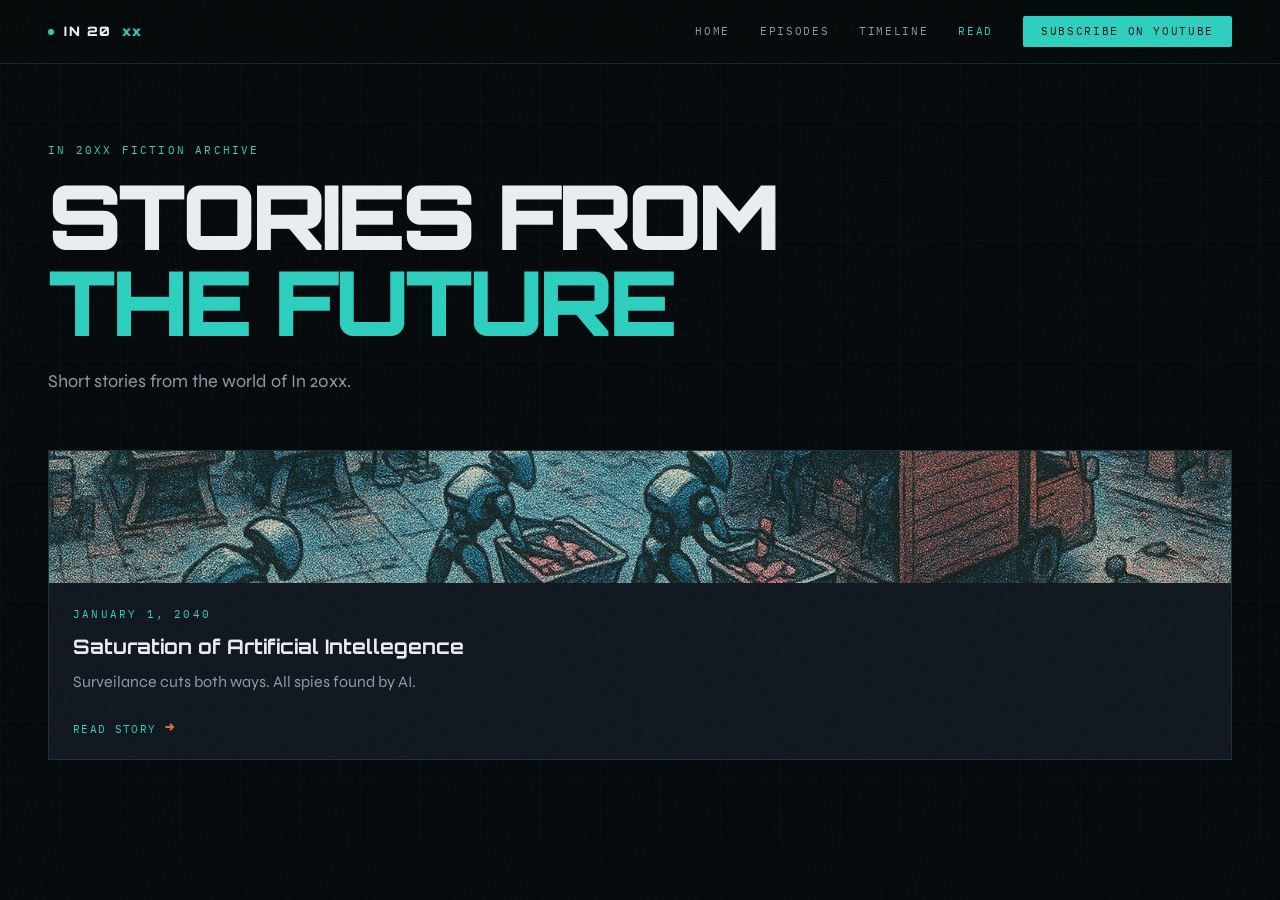
==== read/index.html @ ae710109 "read pages" ====
<!DOCTYPE html>
<html lang="en">
<head>
  <meta charset="UTF-8">
  <meta name="viewport" content="width=device-width, initial-scale=1.0">
  <meta name="description" content="Short stories from the world of In 20xx.">
  <title>Read — In 20xx</title>
  <link rel="icon" type="image/x-icon" href="/favicon.ico">
  <link rel="preconnect" href="https://fonts.googleapis.com">
  <link rel="preconnect" href="https://fonts.gstatic.com" crossorigin>
  <link href="https://fonts.googleapis.com/css2?family=Orbitron:wght@400;600;700;900&family=Syne:wght@400;500;600;700&family=IBM+Plex+Mono:wght@300;400&display=swap" rel="stylesheet">
  <link rel="stylesheet" href="/read/read.css">
</head>
<body class="read-index grid-bg">
  <nav class="site-nav" aria-label="Primary navigation">
    <a class="site-logo" href="/index.html"><i aria-hidden="true"></i>IN 20<span>xx</span></a>
    <div class="site-links">
      <a href="/index.html">Home</a>
      <a href="https://redcircle.com/shows/dd44d057-b58f-4ee0-ad5b-8c7a41368c72" target="_blank" rel="noopener">Episodes</a>
      <a href="/timeline.html">Timeline</a>
      <a class="active" href="/read/">Read</a>
      <a class="subscribe" href="https://www.youtube.com/@In20xx" target="_blank" rel="noopener">Subscribe on YouTube</a>
    </div>
  </nav>

  <main class="read-main">
    <header class="read-heading">
      <p class="eyebrow">In 20xx fiction archive</p>
      <h1>Stories from <span>the future</span></h1>
      <p>Short stories from the world of In 20xx.</p>
    </header><section class="story-grid" aria-label="Short stories">
      
        <a class="story-card" href="/read/01_01_2040/">
  
    <img class="story-card__image" src="/read/01_01_2040.png" alt="" loading="lazy">
  
  <div class="story-card__body">
    <time datetime="2040-01-01">
      January 1, 2040
    </time>
    <h2>Saturation of Artificial Intellegence</h2>
    <p>Surveilance cuts both ways. All spies found by AI.</p>
    <span>Read story <b aria-hidden="true">→</b></span>
  </div>
</a>

      
    </section>
  </main>
</body>
</html>
---- read/read.css ----
:root {
  --teal: #2ecfbf;
  --teal-dim: #1a8a82;
  --rust: #c4622d;
  --rust-bright: #e07040;
  --steel: #8a9ba8;
  --black: #060a0c;
  --black-mid: #0d1416;
  --black-light: #151d21;
  --black-card: #111820;
  --white: #e8edf0;
  --border: rgba(46, 207, 191, 0.16);
}

*, *::before, *::after { box-sizing: border-box; }

html, body { margin: 0; min-height: 100%; }

html { background: var(--black); scroll-behavior: smooth; }

body {
  background: var(--black);
  color: var(--white);
  font-family: "Syne", sans-serif;
  line-height: 1.6;
}

body::before {
  background-image: url("data:image/svg+xml,%3Csvg viewBox='0 0 256 256' xmlns='http://www.w3.org/2000/svg'%3E%3Cfilter id='noise'%3E%3CfeTurbulence type='fractalNoise' baseFrequency='.9' numOctaves='4' stitchTiles='stitchTiles'/%3E%3C/filter%3E%3Crect width='100%25' height='100%25' filter='url(%23noise)' opacity='.035'/%3E%3C/svg%3E");
  content: "";
  inset: 0;
  opacity: .4;
  pointer-events: none;
  position: fixed;
  z-index: 9999;
}

.grid-bg {
  background-image: linear-gradient(rgba(46,207,191,.03) 1px, transparent 1px), linear-gradient(90deg, rgba(46,207,191,.03) 1px, transparent 1px);
  background-size: 60px 60px;
}

a { color: inherit; }

.site-nav {
  align-items: center;
  backdrop-filter: blur(16px);
  background: rgba(6,10,12,.9);
  border-bottom: 1px solid var(--border);
  display: flex;
  height: 64px;
  justify-content: space-between;
  padding: 0 48px;
  position: fixed;
  inset: 0 0 auto;
  z-index: 1000;
}

.site-logo {
  align-items: center;
  display: flex;
  font: 900 13px/1 "Orbitron", monospace;
  gap: 10px;
  letter-spacing: .12em;
  text-decoration: none;
}

.site-logo span, .read-heading h1 span { color: var(--teal); }

.site-logo i {
  animation: pulse 2s ease-in-out infinite;
  background: var(--teal);
  border-radius: 50%;
  height: 6px;
  width: 6px;
}

@keyframes pulse { 50% { opacity: .4; transform: scale(.7); } }

.site-links { align-items: center; display: flex; gap: 30px; }

.site-links a {
  color: var(--steel);
  font: 400 11px/1 "IBM Plex Mono", monospace;
  letter-spacing: .15em;
  text-decoration: none;
  text-transform: uppercase;
  transition: color .2s;
}

.site-links a:hover, .site-links a.active { color: var(--teal); }

.site-links .subscribe {
  background: var(--teal);
  border-radius: 2px;
  color: var(--black);
  padding: 10px 18px;
}

.site-links .subscribe:hover { background: var(--rust-bright); color: var(--white); }

.read-main { margin: 0 auto; max-width: 1440px; padding: 132px 48px 80px; }

.read-heading { margin-bottom: 54px; max-width: 780px; }

.eyebrow, .story-intro time, .story-card time {
  color: var(--teal);
  font: 400 11px/1.4 "IBM Plex Mono", monospace;
  letter-spacing: .2em;
  text-transform: uppercase;
}

.read-heading h1 {
  font: 900 clamp(38px, 7vw, 92px)/.96 "Orbitron", monospace;
  letter-spacing: -.045em;
  margin: 15px 0 22px;
  text-transform: uppercase;
}

.read-heading > p:last-child { color: var(--steel); font-size: 18px; margin: 0; }

.story-grid {
  display: grid;
  gap: 22px;
  grid-template-columns: repeat(auto-fit, minmax(min(100%, 320px), 1fr));
}

.story-card {
  background: var(--black-card);
  border: 1px solid var(--border);
  display: flex;
  flex-direction: column;
  min-width: 280px;
  overflow: hidden;
  text-decoration: none;
  transition: border-color .25s, transform .25s, box-shadow .25s;
}

.story-card:hover {
  border-color: rgba(46,207,191,.55);
  box-shadow: 0 14px 44px rgba(0,0,0,.35);
  transform: translateY(-4px);
}

.story-card__image {
  aspect-ratio: 9 / 1;
  display: block;
  object-fit: cover;
  width: 100%;
}

.story-card__image--missing, .story-banner--missing {
  background: linear-gradient(110deg, var(--teal-dim), var(--black-light) 55%, var(--rust));
}

.story-card__body { display: flex; flex: 1; flex-direction: column; padding: 24px; }

.story-card h2 {
  font: 700 20px/1.25 "Orbitron", monospace;
  margin: 12px 0 10px;
}

.story-card p { color: var(--steel); margin: 0 0 24px; }

.story-card__body > span {
  color: var(--teal);
  font: 400 11px/1 "IBM Plex Mono", monospace;
  letter-spacing: .12em;
  margin-top: auto;
  text-transform: uppercase;
}

.story-card__body b { color: var(--rust-bright); font-size: 16px; }

.empty-state { color: var(--steel); }

/* The header, prose, and story rail are separate rows. Only the prose scrolls. */
.story-page { height: 100vh; overflow: hidden; }

.story-shell {
  display: grid;
  grid-template-rows: auto minmax(0, 1fr) auto;
  height: 100vh;
  padding-top: 64px;
}

.story-header { background: var(--black-mid); border-bottom: 1px solid var(--border); }

.story-banner {
  aspect-ratio: 9 / 1;
  display: block;
  max-height: 150px;
  min-height: 70px;
  object-fit: cover;
  width: 100%;
}

.story-intro {
  align-items: end;
  display: flex;
  gap: 28px;
  justify-content: space-between;
  margin: 0 auto;
  max-width: 1120px;
  padding: 18px 36px 20px;
}

.back-link {
  color: var(--steel);
  display: inline-block;
  font: 400 10px/1 "IBM Plex Mono", monospace;
  letter-spacing: .12em;
  margin-right: 18px;
  text-decoration: none;
  text-transform: uppercase;
}

.story-intro h1 {
  font: 700 clamp(24px, 3vw, 44px)/1.1 "Orbitron", monospace;
  margin: 10px 0 6px;
}

.story-intro p { color: var(--steel); margin: 0; max-width: 760px; }

.read-aloud {
  align-items: center;
  background: var(--teal);
  border-radius: 2px;
  color: var(--black);
  display: inline-flex;
  flex-shrink: 0;
  font: 600 11px/1 "IBM Plex Mono", monospace;
  gap: 9px;
  letter-spacing: .12em;
  padding: 13px 18px;
  text-decoration: none;
  text-transform: uppercase;
}

.read-aloud:hover { background: var(--rust-bright); color: var(--white); }

.story-prose {
  min-height: 0;
  overflow-y: auto;
  overscroll-behavior: contain;
  scrollbar-color: var(--teal-dim) var(--black-mid);
  scrollbar-width: thin;
}

.story-prose__inner {
  color: #d5dde0;
  font-family: Georgia, "Times New Roman", serif;
  font-size: clamp(17px, 1.4vw, 20px);
  line-height: 1.85;
  margin: 0 auto;
  max-width: 820px;
  padding: 40px 36px 64px;
}

.story-prose h1, .story-prose h2, .story-prose h3 {
  color: var(--white);
  font: 700 1.15em/1.4 "Orbitron", monospace;
  margin: 2.8em 0 1em;
}

.story-prose h1:first-child, .story-prose h2:first-child { margin-top: 0; }
.story-prose p { margin: 0 0 1.25em; }

.more-stories {
  align-items: stretch;
  background: var(--black-mid);
  border-top: 1px solid var(--border);
  display: grid;
  grid-template-columns: 126px minmax(0, 1fr);
  height: 82px;
  padding: 8px 28px;
}

.more-stories__label {
  align-items: center;
  color: var(--teal);
  display: flex;
  font: 600 11px/1.4 "IBM Plex Mono", monospace;
  letter-spacing: .16em;
  text-transform: uppercase;
}

.more-stories__rail { display: flex; gap: 12px; min-width: 0; overflow-x: auto; }

.more-stories .story-card { display: grid; flex: 0 0 280px; grid-template-columns: 68px 1fr; min-width: 0; }
.more-stories .story-card__image { aspect-ratio: auto; height: 100%; }
.more-stories .story-card__body { padding: 8px 12px; }
.more-stories .story-card h2 { font-size: 11px; margin: 3px 0; }
.more-stories .story-card p { display: none; }
.more-stories .story-card__body > span { font-size: 9px; }
.more-stories .story-card time { font-size: 7px; }

.only-story { align-self: center; color: var(--steel); font: 11px "IBM Plex Mono", monospace; }

.audio-overlay { display: none; inset: 0; place-items: center; position: fixed; z-index: 2000; }
.audio-overlay:target { display: grid; }
.audio-overlay__backdrop { background: rgba(0,0,0,.8); inset: 0; position: absolute; }

.audio-player {
  background: var(--black-card);
  border: 1px solid var(--teal-dim);
  box-shadow: 0 20px 80px #000;
  max-width: min(620px, calc(100vw - 32px));
  padding: 28px;
  position: relative;
  width: 100%;
  z-index: 1;
}

.audio-player > p { font: 600 13px "Orbitron", monospace; margin: 0 32px 20px 0; }
.audio-player__close { color: var(--steel); font-size: 28px; line-height: 1; position: absolute; right: 18px; text-decoration: none; top: 14px; }

@media (max-width: 780px) {
  .site-nav { height: 56px; padding: 0 18px; }
  .site-links { gap: 16px; }
  .site-links a { display: none; }
  .site-links a.active, .site-links .subscribe { display: block; }
  .site-links .subscribe { font-size: 9px; padding: 9px 10px; }
  .read-main { padding: 100px 20px 60px; }
  .read-heading { margin-bottom: 36px; }
  .story-shell { padding-top: 56px; }
  .story-banner { min-height: 54px; }
  .story-intro { align-items: start; padding: 14px 20px 16px; }
  .story-intro p { font-size: 14px; line-height: 1.4; }
  .read-aloud { font-size: 0; padding: 12px; }
  .read-aloud span { font-size: 13px; }
  .story-prose__inner { padding: 30px 22px 50px; }
  .more-stories { grid-template-columns: 104px minmax(0, 1fr); height: 70px; padding: 7px 14px; }
  .more-stories__label { font-size: 8px; padding: 0; }
  .more-stories .story-card { flex-basis: 230px; grid-template-columns: 54px 1fr; }
}

@media (max-height: 720px) {
  .story-banner { max-height: 90px; min-height: 44px; }
  .story-intro { padding-bottom: 12px; padding-top: 12px; }
  .story-intro h1 { font-size: 24px; margin: 5px 0 3px; }
  .more-stories { height: 70px; }
}
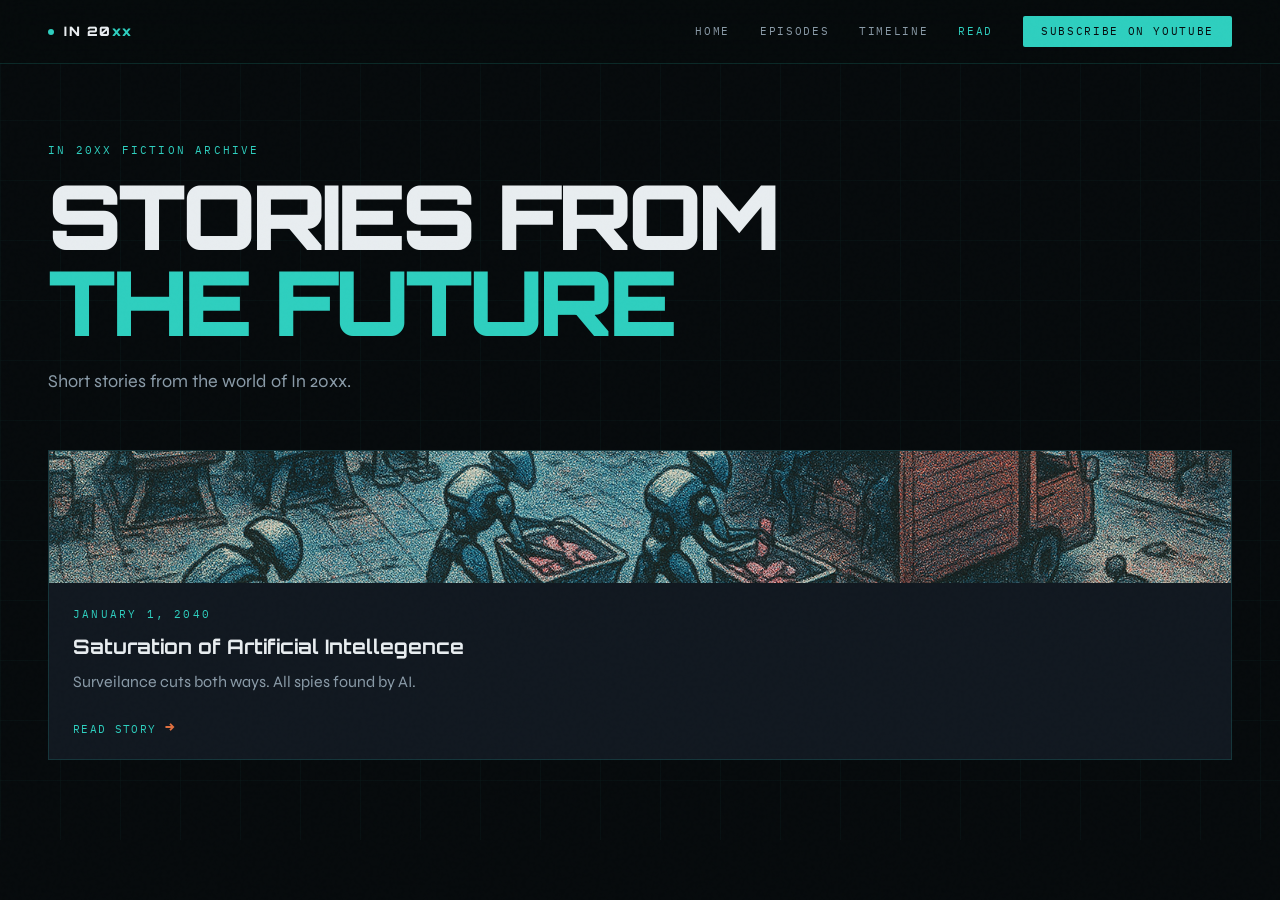
==== commit e6248502: ""In 20xx" fix" ====
--- a/read/index.html
+++ b/read/index.html
@@ -13,7 +13,7 @@
 </head>
 <body class="read-index grid-bg">
   <nav class="site-nav" aria-label="Primary navigation">
-    <a class="site-logo" href="/index.html"><i aria-hidden="true"></i>IN 20<span>xx</span></a>
+    <a class="site-logo" href="/index.html"><i aria-hidden="true"></i><span class="site-logo__text">IN 20<b>xx</b></span></a>
     <div class="site-links">
       <a href="/index.html">Home</a>
       <a href="https://redcircle.com/shows/dd44d057-b58f-4ee0-ad5b-8c7a41368c72" target="_blank" rel="noopener">Episodes</a>
--- a/read/read.css
+++ b/read/read.css
@@ -65,7 +65,11 @@
   text-decoration: none;
 }
 
-.site-logo span, .read-heading h1 span { color: var(--teal); }
+.site-logo__text { color: inherit; }
+.site-logo__text b, .read-heading h1 span {
+  color: var(--teal);
+  font-weight: inherit;
+}
 
 .site-logo i {
   animation: pulse 2s ease-in-out infinite;
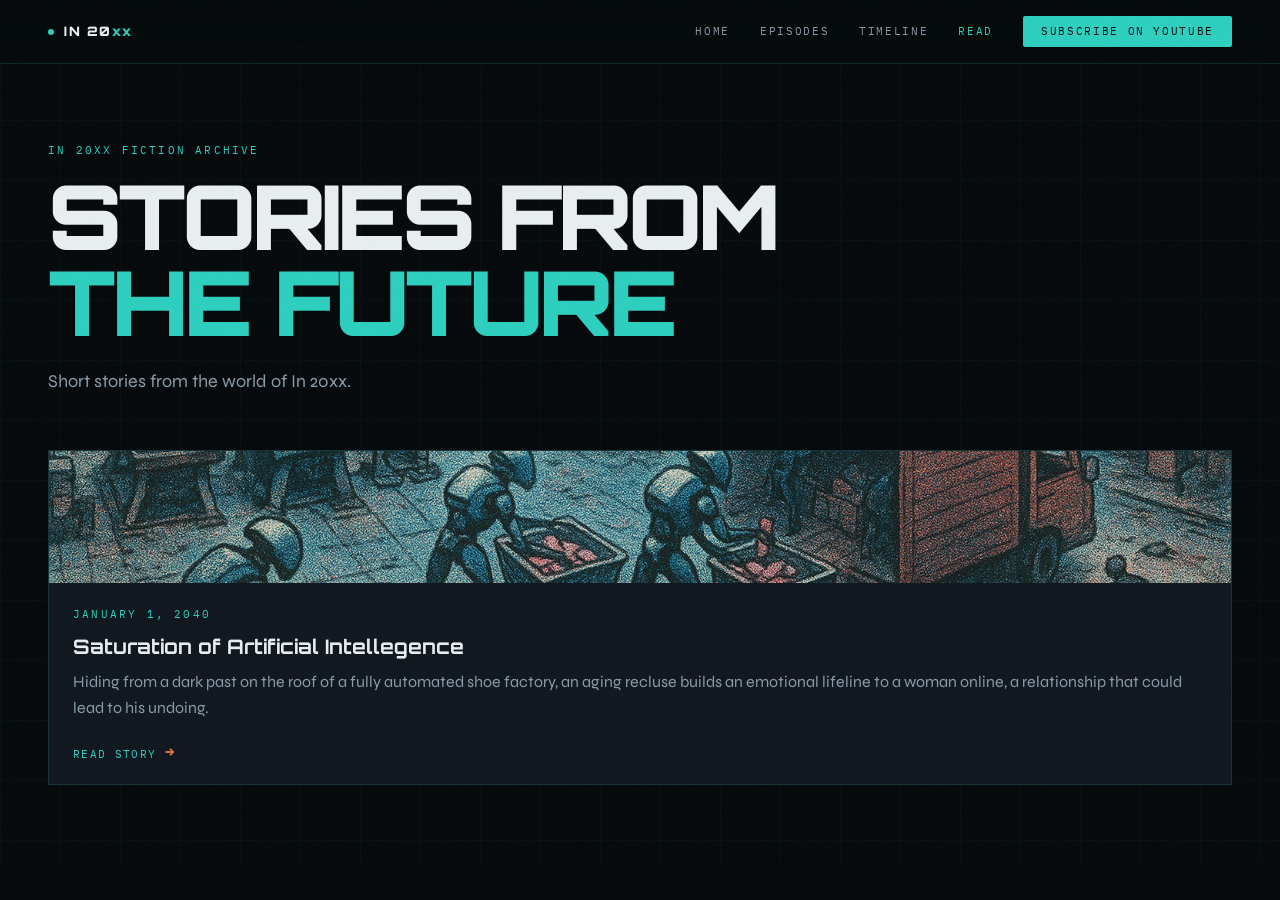
==== commit 1529d7ac: "Rebuild story description" ====
--- a/read/index.html
+++ b/read/index.html
@@ -39,7 +39,7 @@
       January 1, 2040
     </time>
     <h2>Saturation of Artificial Intellegence</h2>
-    <p>Surveilance cuts both ways. All spies found by AI.</p>
+    <p>Hiding from a dark past on the roof of a fully automated shoe factory, an aging recluse builds an emotional lifeline to a woman online, a relationship that could lead to his undoing.</p>
     <span>Read story <b aria-hidden="true">→</b></span>
   </div>
 </a>
